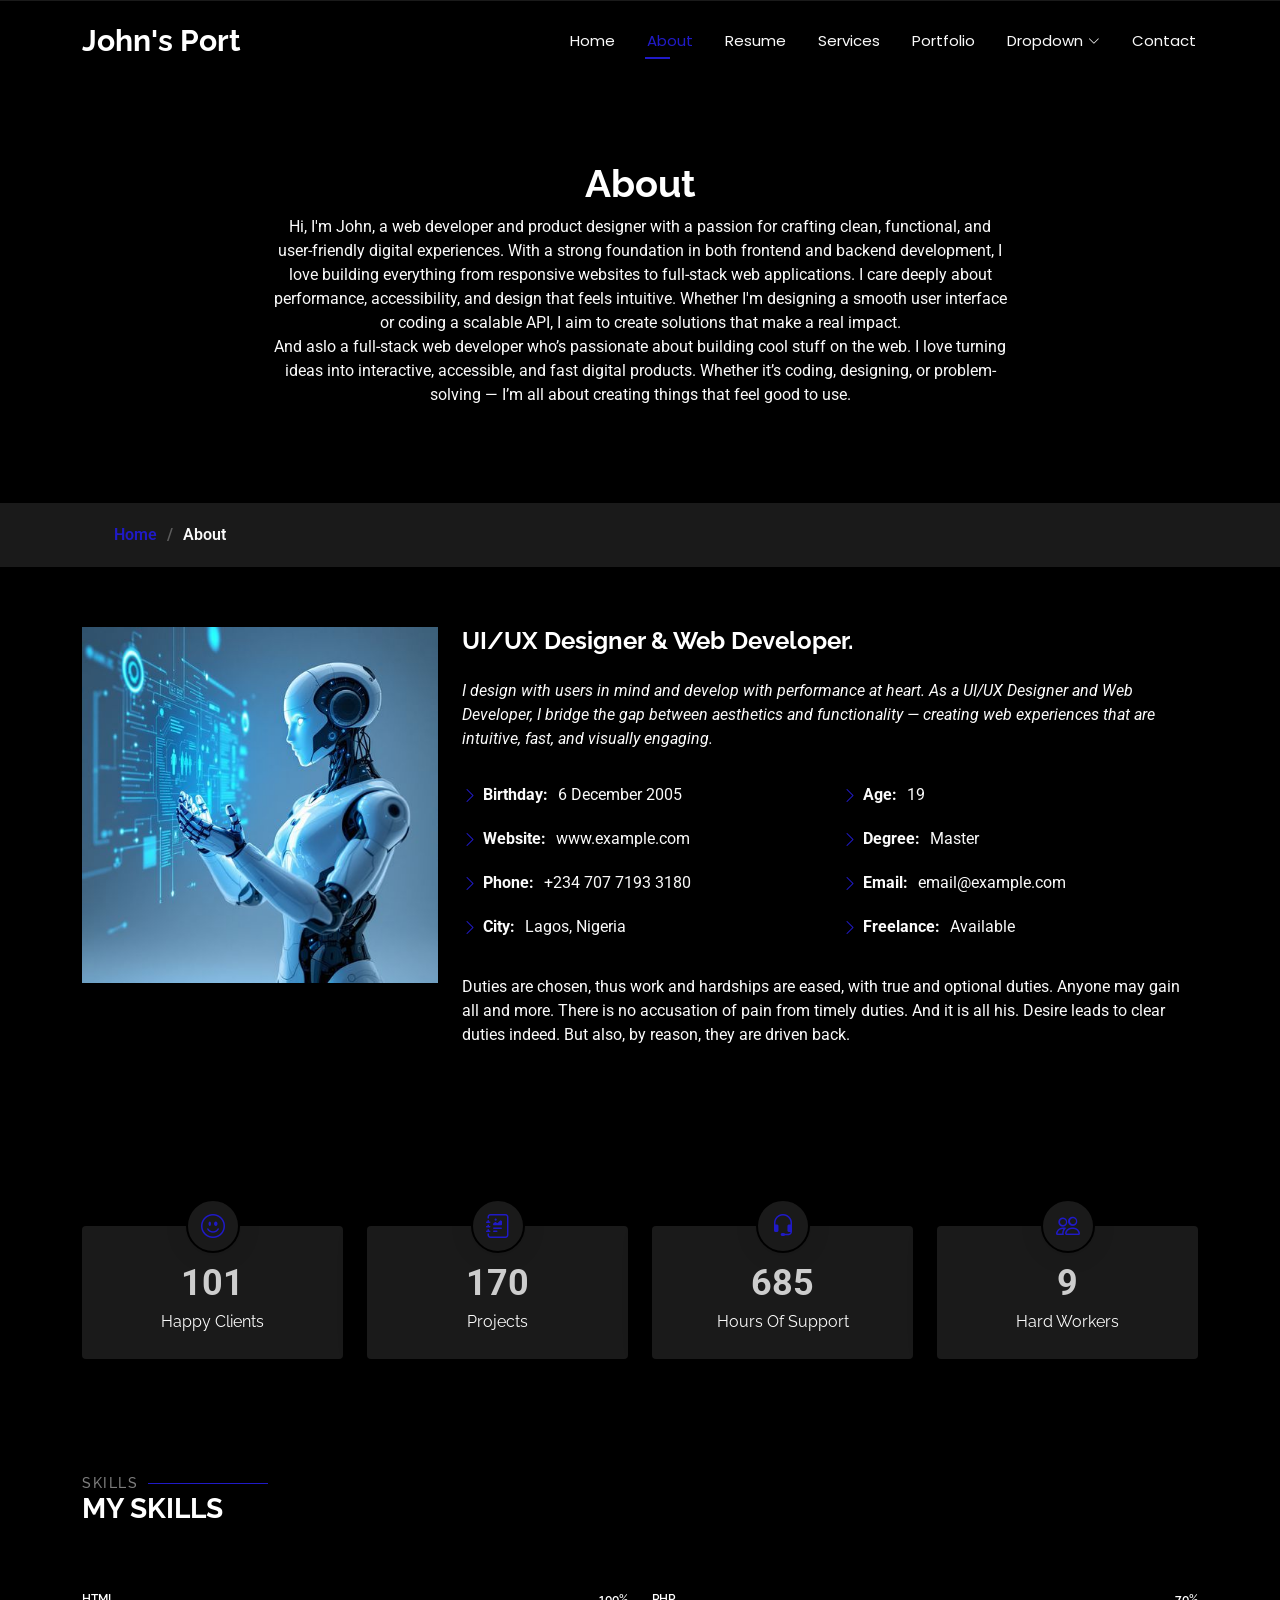
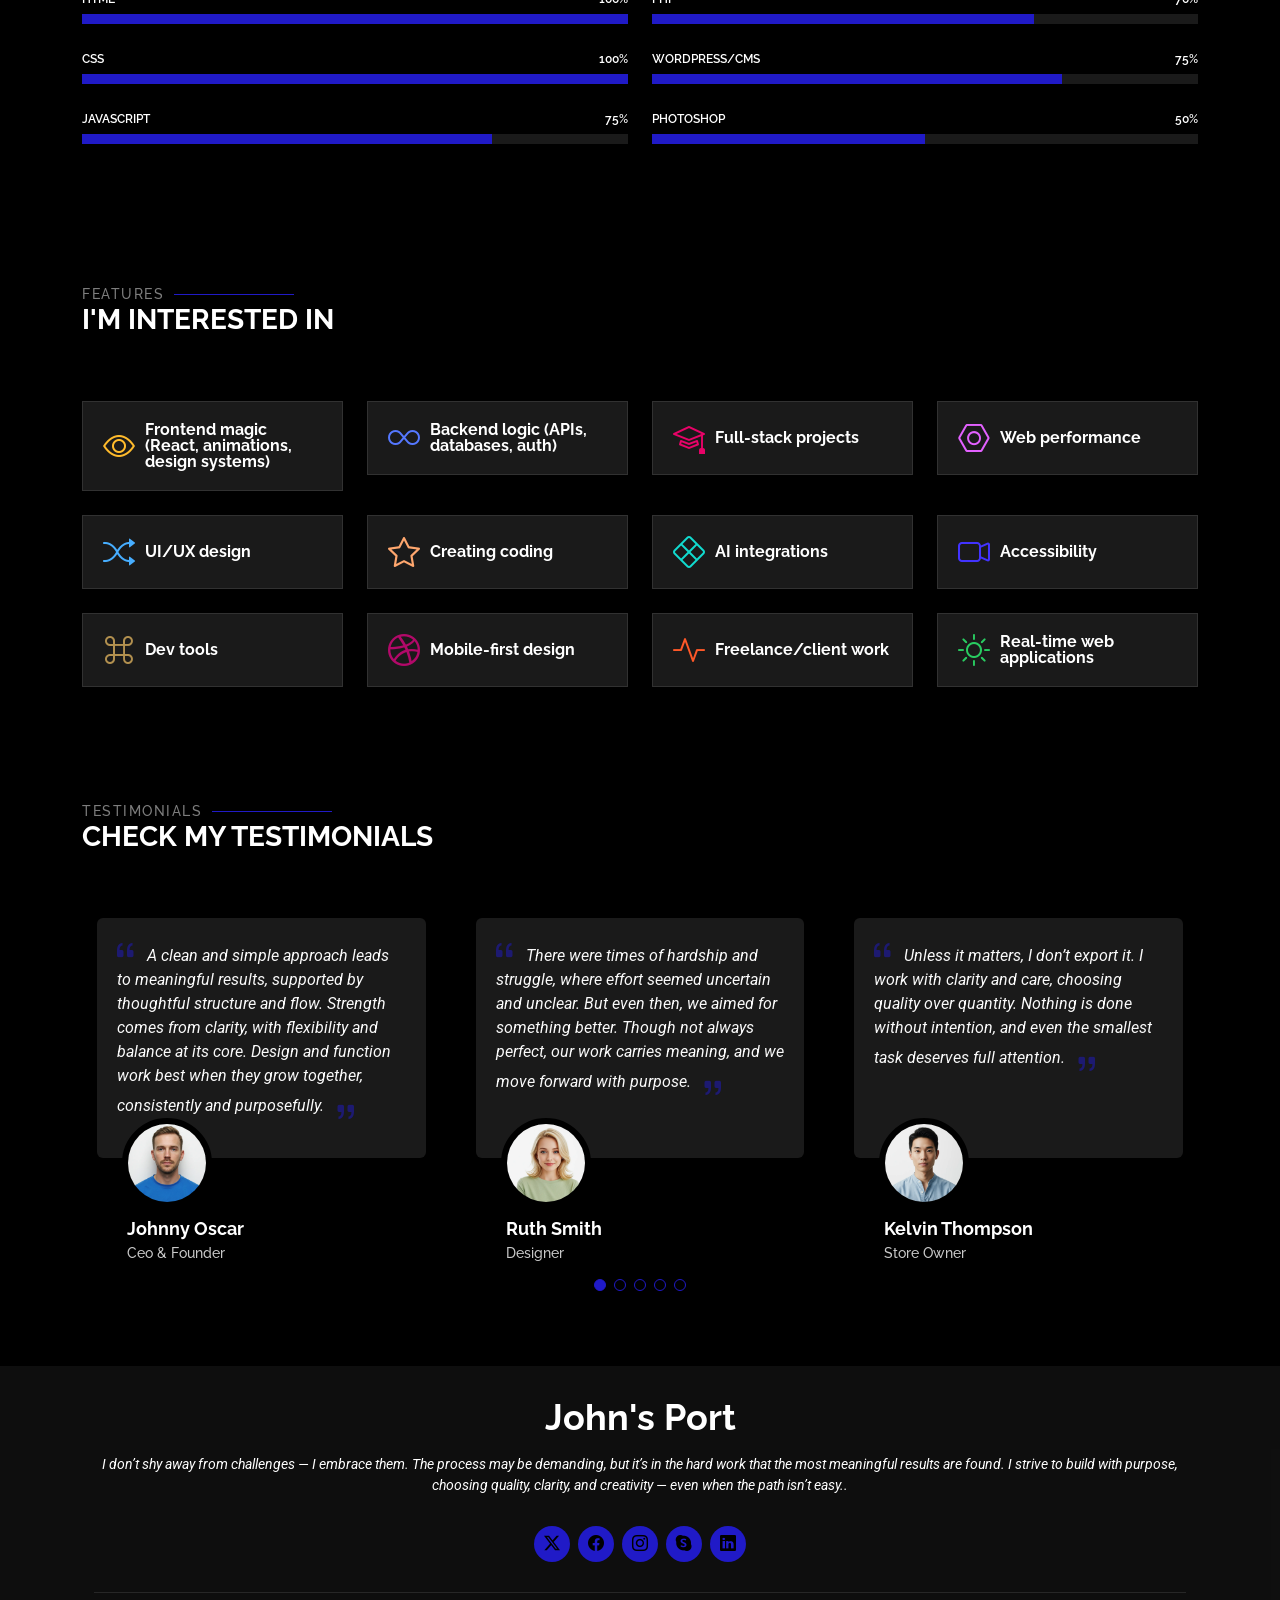
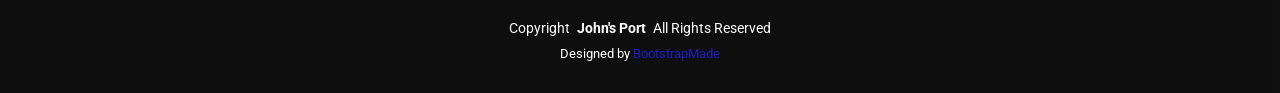
==== about.html @ 8115b09e "first commit" ====
<!DOCTYPE html>
<html lang="en">

<head>
  <meta charset="utf-8">
  <meta content="width=device-width, initial-scale=1.0" name="viewport">
  <title>About - John's Bootstrap Template</title>
  <meta name="description" content="">
  <meta name="keywords" content="">

  <!-- Favicons -->
  <link href="assets/img/favicon.png" rel="icon">
  <link href="assets/img/apple-touch-icon.png" rel="apple-touch-icon">

  <!-- Fonts -->
  <link href="https://fonts.googleapis.com" rel="preconnect">
  <link href="https://fonts.gstatic.com" rel="preconnect" crossorigin>
  <link href="https://fonts.googleapis.com/css2?family=Roboto:ital,wght@0,100;0,300;0,400;0,500;0,700;0,900;1,100;1,300;1,400;1,500;1,700;1,900&family=Poppins:ital,wght@0,100;0,200;0,300;0,400;0,500;0,600;0,700;0,800;0,900;1,100;1,200;1,300;1,400;1,500;1,600;1,700;1,800;1,900&family=Raleway:ital,wght@0,100;0,200;0,300;0,400;0,500;0,600;0,700;0,800;0,900;1,100;1,200;1,300;1,400;1,500;1,600;1,700;1,800;1,900&display=swap" rel="stylesheet">

  <!-- Vendor CSS Files -->
  <link href="assets/vendor/bootstrap/css/bootstrap.min.css" rel="stylesheet">
  <link href="assets/vendor/bootstrap-icons/bootstrap-icons.css" rel="stylesheet">
  <link href="assets/vendor/aos/aos.css" rel="stylesheet">
  <link href="assets/vendor/swiper/swiper-bundle.min.css" rel="stylesheet">
  <link href="assets/vendor/glightbox/css/glightbox.min.css" rel="stylesheet">

  <!-- Main CSS File -->
  <link href="assets/css/main.css" rel="stylesheet">

  <!-- =======================================================
  * Template Name: Personal
  * Template URL: https://bootstrapmade.com/personal-free-resume-bootstrap-template/
  * Updated: Mar 05 2025 with Bootstrap v5.3.3
  * Author: BootstrapMade.com
  * License: https://bootstrapmade.com/license/
  ======================================================== -->
</head>

<body class="about-page">

  <header id="header" class="header d-flex align-items-center fixed-top">
    <div class="container-fluid container-xl position-relative d-flex align-items-center justify-content-between">

      <a href="index.html" class="logo d-flex align-items-center">
        <!-- Uncomment the line below if you also wish to use an image logo -->
        <!-- <img src="assets/img/logo.webp" alt=""> -->
        <h1 class="sitename">John's Port</h1>
      </a>

      <nav id="navmenu" class="navmenu">
        <ul>
          <li><a href="index.html">Home</a></li>
          <li><a href="about.html" class="active">About</a></li>
          <li><a href="resume.html">Resume</a></li>
          <li><a href="services.html">Services</a></li>
          <li><a href="portfolio.html">Portfolio</a></li>
          <li class="dropdown"><a href="#"><span>Dropdown</span> <i class="bi bi-chevron-down toggle-dropdown"></i></a>
            <ul>
              <li><a href="#">Dropdown 1</a></li>
              <li class="dropdown"><a href="#"><span>Deep Dropdown</span> <i class="bi bi-chevron-down toggle-dropdown"></i></a>
                <ul>
                  <li><a href="#">Deep Dropdown 1</a></li>
                  <li><a href="#">Deep Dropdown 2</a></li>
                  <li><a href="#">Deep Dropdown 3</a></li>
                  <li><a href="#">Deep Dropdown 4</a></li>
                  <li><a href="#">Deep Dropdown 5</a></li>
                </ul>
              </li>
              <li><a href="#">Dropdown 2</a></li>
              <li><a href="#">Dropdown 3</a></li>
              <li><a href="#">Dropdown 4</a></li>
            </ul>
          </li>
          <li><a href="contact.html">Contact</a></li>
        </ul>
        <i class="mobile-nav-toggle d-xl-none bi bi-list"></i>
      </nav>

    </div>
  </header>

  <main class="main">

    <!-- Page Title -->
    <div class="page-title" data-aos="fade">
      <div class="heading">
        <div class="container">
          <div class="row d-flex justify-content-center text-center">
            <div class="col-lg-8">
              <h1>About</h1>
              <p class="mb-0">Hi, I'm John, a web developer and product designer with a passion for crafting clean, functional, and user-friendly digital experiences.

                With a strong foundation in both frontend and backend development, I love building everything from responsive websites to full-stack web applications. I care deeply about performance, accessibility, and design that feels intuitive.
                
                Whether I'm designing a smooth user interface or coding a scalable API, I aim to create solutions that make a real impact.
              </p>
              <p>
                And aslo a full-stack web developer who’s passionate about building cool stuff on the web.

                I love turning ideas into interactive, accessible, and fast digital products. Whether it’s coding, designing, or problem-solving — I’m all about creating things that feel good to use.
              </p>
            </div>
          </div>
        </div>
      </div>
      <nav class="breadcrumbs">
        <div class="container">
          <ol>
            <li><a href="index.html">Home</a></li>
            <li class="current">About</li>
          </ol>
        </div>
      </nav>
    </div><!-- End Page Title -->

    <!-- About Section -->
    <section id="about" class="about section">

      <div class="container" data-aos="fade-up" data-aos-delay="100">

        <div class="row gy-4 justify-content-center">
          <div class="col-lg-4">
            <img src="assets/img/About2.jpg" class="img-fluid" alt="">
          </div>
          <div class="col-lg-8 content">
            <h2>UI/UX Designer &amp; Web Developer.</h2>
            <p class="fst-italic py-3">I design with users in mind and develop with performance at heart.
             As a UI/UX Designer and Web Developer, I bridge the gap between aesthetics and functionality — creating web experiences that are intuitive, fast, and visually engaging.</p>
            <div class="row">
              <div class="col-lg-6">
                <ul>
                  <li><i class="bi bi-chevron-right"></i> <strong>Birthday:</strong> <span>6 December 2005</span></li>
                  <li><i class="bi bi-chevron-right"></i> <strong>Website:</strong> <span>www.example.com</span></li>
                  <li><i class="bi bi-chevron-right"></i> <strong>Phone:</strong> <span>+234 707 7193 3180</span></li>
                  <li><i class="bi bi-chevron-right"></i> <strong>City:</strong> <span>Lagos, Nigeria</span></li>
                </ul>
              </div>
              <div class="col-lg-6">
                <ul>
                  <li><i class="bi bi-chevron-right"></i> <strong>Age:</strong> <span>19</span></li>
                  <li><i class="bi bi-chevron-right"></i> <strong>Degree:</strong> <span>Master</span></li>
                  <li><i class="bi bi-chevron-right"></i> <strong>Email:</strong> <span>email@example.com</span></li>
                  <li><i class="bi bi-chevron-right"></i> <strong>Freelance:</strong> <span>Available</span></li>
                </ul>
              </div>
            </div>
            <p class="py-3">
              Duties are chosen, thus work and hardships are eased, with true and optional duties.
             Anyone may gain all and more. There is no accusation of pain from timely duties. And it is all his.
             Desire leads to clear duties indeed. But also, by reason, they are driven back.
            </p>
          </div>
        </div>

      </div>

    </section><!-- /About Section -->

    <!-- Stats Section -->
    <section id="stats" class="stats section">

      <div class="container" data-aos="fade-up" data-aos-delay="100">

        <div class="row gy-4">

          <div class="col-lg-3 col-md-6 d-flex flex-column align-items-center">
            <i class="bi bi-emoji-smile"></i>
            <div class="stats-item">
              <span data-purecounter-start="0" data-purecounter-end="187" data-purecounter-duration="1" class="purecounter"></span>
              <p>Happy Clients</p>
            </div>
          </div><!-- End Stats Item -->

          <div class="col-lg-3 col-md-6 d-flex flex-column align-items-center">
            <i class="bi bi-journal-richtext"></i>
            <div class="stats-item">
              <span data-purecounter-start="0" data-purecounter-end="321" data-purecounter-duration="1" class="purecounter"></span>
              <p>Projects</p>
            </div>
          </div><!-- End Stats Item -->

          <div class="col-lg-3 col-md-6 d-flex flex-column align-items-center">
            <i class="bi bi-headset"></i>
            <div class="stats-item">
              <span data-purecounter-start="0" data-purecounter-end="1293" data-purecounter-duration="1" class="purecounter"></span>
              <p>Hours Of Support</p>
            </div>
          </div><!-- End Stats Item -->

          <div class="col-lg-3 col-md-6 d-flex flex-column align-items-center">
            <i class="bi bi-people"></i>
            <div class="stats-item">
              <span data-purecounter-start="0" data-purecounter-end="17" data-purecounter-duration="1" class="purecounter"></span>
              <p>Hard Workers</p>
            </div>
          </div><!-- End Stats Item -->

        </div>

      </div>

    </section><!-- /Stats Section -->

    <!-- Skills Section -->
    <section id="skills" class="skills section">

      <!-- Section Title -->
      <div class="container section-title" data-aos="fade-up">
        <h2>Skills</h2>
        <div><span>My</span> <span class="description-title">Skills</span></div>
      </div><!-- End Section Title -->

      <div class="container" data-aos="fade-up" data-aos-delay="100">

        <div class="row skills-content skills-animation">

          <div class="col-lg-6">

            <div class="progress">
              <span class="skill"><span>HTML</span> <i class="val">100%</i></span>
              <div class="progress-bar-wrap">
                <div class="progress-bar" role="progressbar" aria-valuenow="100" aria-valuemin="0" aria-valuemax="100"></div>
              </div>
            </div><!-- End Skills Item -->

            <div class="progress">
              <span class="skill"><span>CSS</span> <i class="val">100%</i></span>
              <div class="progress-bar-wrap">
                <div class="progress-bar" role="progressbar" aria-valuenow="100" aria-valuemin="0" aria-valuemax="100"></div>
              </div>
            </div><!-- End Skills Item -->

            <div class="progress">
              <span class="skill"><span>JavaScript</span> <i class="val">75%</i></span>
              <div class="progress-bar-wrap">
                <div class="progress-bar" role="progressbar" aria-valuenow="75" aria-valuemin="0" aria-valuemax="100"></div>
              </div>
            </div><!-- End Skills Item -->

          </div>

          <div class="col-lg-6">

            <div class="progress">
              <span class="skill"><span>PHP</span> <i class="val">70%</i></span>
              <div class="progress-bar-wrap">
                <div class="progress-bar" role="progressbar" aria-valuenow="70" aria-valuemin="0" aria-valuemax="100"></div>
              </div>
            </div><!-- End Skills Item -->

            <div class="progress">
              <span class="skill"><span>WordPress/CMS</span> <i class="val">75%</i></span>
              <div class="progress-bar-wrap">
                <div class="progress-bar" role="progressbar" aria-valuenow="75" aria-valuemin="0" aria-valuemax="100"></div>
              </div>
            </div><!-- End Skills Item -->

            <div class="progress">
              <span class="skill"><span>Photoshop</span> <i class="val">50%</i></span>
              <div class="progress-bar-wrap">
                <div class="progress-bar" role="progressbar" aria-valuenow="50" aria-valuemin="0" aria-valuemax="100"></div>
              </div>
            </div><!-- End Skills Item -->

          </div>

        </div>

      </div>

    </section><!-- /Skills Section -->

    <!-- Interests Section -->
    <section id="interests" class="interests section">

      <!-- Section Title -->
      <div class="container section-title" data-aos="fade-up">
        <h2>Features</h2>
        <div><span>I'm</span> <span class="description-title">interested in</span></div>
      </div><!-- End Section Title -->

      <div class="container">

        <div class="row gy-4">

          <div class="col-lg-3 col-md-4" data-aos="fade-up" data-aos-delay="100">
            <div class="features-item">
              <i class="bi bi-eye" style="color: #ffbb2c;"></i>
              <h3><a href="" class="stretched-link">Frontend magic (React, animations, design systems)</a></h3>
            </div>
          </div><!-- End Feature Item -->

          <div class="col-lg-3 col-md-4" data-aos="fade-up" data-aos-delay="200">
            <div class="features-item">
              <i class="bi bi-infinity" style="color: #5578ff;"></i>
              <h3><a href="" class="stretched-link">Backend logic (APIs, databases, auth)</a></h3>
            </div>
          </div><!-- End Feature Item -->

          <div class="col-lg-3 col-md-4" data-aos="fade-up" data-aos-delay="300">
            <div class="features-item">
              <i class="bi bi-mortarboard" style="color: #e80368;"></i>
              <h3><a href="" class="stretched-link">Full-stack projects</a></h3>
            </div>
          </div><!-- End Feature Item -->

          <div class="col-lg-3 col-md-4" data-aos="fade-up" data-aos-delay="400">
            <div class="features-item">
              <i class="bi bi-nut" style="color: #e361ff;"></i>
              <h3><a href="" class="stretched-link">Web performance</a></h3>
            </div>
          </div><!-- End Feature Item -->

          <div class="col-lg-3 col-md-4" data-aos="fade-up" data-aos-delay="500">
            <div class="features-item">
              <i class="bi bi-shuffle" style="color: #47aeff;"></i>
              <h3><a href="" class="stretched-link">UI/UX design</a></h3>
            </div>
          </div><!-- End Feature Item -->

          <div class="col-lg-3 col-md-4" data-aos="fade-up" data-aos-delay="600">
            <div class="features-item">
              <i class="bi bi-star" style="color: #ffa76e;"></i>
              <h3><a href="" class="stretched-link">Creating coding</a></h3>
            </div>
          </div><!-- End Feature Item -->

          <div class="col-lg-3 col-md-4" data-aos="fade-up" data-aos-delay="700">
            <div class="features-item">
              <i class="bi bi-x-diamond" style="color: #11dbcf;"></i>
              <h3><a href="" class="stretched-link">AI integrations</a></h3>
            </div>
          </div><!-- End Feature Item -->

          <div class="col-lg-3 col-md-4" data-aos="fade-up" data-aos-delay="800">
            <div class="features-item">
              <i class="bi bi-camera-video" style="color: #4233ff;"></i>
              <h3><a href="" class="stretched-link">Accessibility</a></h3>
            </div>
          </div><!-- End Feature Item -->

          <div class="col-lg-3 col-md-4" data-aos="fade-up" data-aos-delay="900">
            <div class="features-item">
              <i class="bi bi-command" style="color: #b2904f;"></i>
              <h3><a href="" class="stretched-link">Dev tools</a></h3>
            </div>
          </div><!-- End Feature Item -->

          <div class="col-lg-3 col-md-4" data-aos="fade-up" data-aos-delay="1000">
            <div class="features-item">
              <i class="bi bi-dribbble" style="color: #b20969;"></i>
              <h3><a href="" class="stretched-link">Mobile-first design</a></h3>
            </div>
          </div><!-- End Feature Item -->

          <div class="col-lg-3 col-md-4" data-aos="fade-up" data-aos-delay="1100">
            <div class="features-item">
              <i class="bi bi-activity" style="color: #ff5828;"></i>
              <h3><a href="" class="stretched-link">Freelance/client work</a></h3>
            </div>
          </div><!-- End Feature Item -->

          <div class="col-lg-3 col-md-4" data-aos="fade-up" data-aos-delay="1200">
            <div class="features-item">
              <i class="bi bi-brightness-high" style="color: #29cc61;"></i>
              <h3><a href="" class="stretched-link">Real-time web applications</a></h3>
            </div>
          </div><!-- End Feature Item -->

        </div>

      </div>

    </section><!-- /Interests Section -->

    <!-- Testimonials Section -->
    <section id="testimonials" class="testimonials section">

      <!-- Section Title -->
      <div class="container section-title" data-aos="fade-up">
        <h2>Testimonials</h2>
        <div><span>Check my</span> <span class="description-title">Testimonials</span></div>
      </div><!-- End Section Title -->

      <div class="container" data-aos="fade-up" data-aos-delay="100">

        <div class="swiper init-swiper" data-speed="600" data-delay="5000">
          <script type="application/json" class="swiper-config">
            {
              "loop": true,
              "speed": 600,
              "autoplay": {
                "delay": 5000
              },
              "slidesPerView": "auto",
              "pagination": {
                "el": ".swiper-pagination",
                "type": "bullets",
                "clickable": true
              },
              "breakpoints": {
                "320": {
                  "slidesPerView": 1,
                  "spaceBetween": 40
                },
                "1200": {
                  "slidesPerView": 3,
                  "spaceBetween": 20
                }
              }
            }
          </script>
          <div class="swiper-wrapper">

            <div class="swiper-slide">
              <div class="testimonial-item" "="">
            <p>
              <i class=" bi bi-quote quote-icon-left"></i>
                <span>A clean and simple approach leads to meaningful results, supported by thoughtful structure and flow.
                  Strength comes from clarity, with flexibility and balance at its core.
                  Design and function work best when they grow together, consistently and purposefully.</span>
                <i class="bi bi-quote quote-icon-right"></i>
                </p>
                <img src="assets/img/person/person-m-9.webp" class="testimonial-img" alt="">
                <h3>Johnny Oscar</h3>
                <h4>Ceo &amp; Founder</h4>
              </div>
            </div><!-- End testimonial item -->

            <div class="swiper-slide">
              <div class="testimonial-item">
                <p>
                  <i class="bi bi-quote quote-icon-left"></i>
                  <span>There were times of hardship and struggle, where effort seemed uncertain and unclear.
                    But even then, we aimed for something better.
                    Though not always perfect, our work carries meaning, and we move forward with purpose.</span>
                  <i class="bi bi-quote quote-icon-right"></i>
                </p>
                <img src="assets/img/person/person-f-12.webp" class="testimonial-img" alt="">
                <h3>Ruth Smith</h3>
                <h4>Designer</h4>
              </div>
            </div><!-- End testimonial item -->

            <div class="swiper-slide">
              <div class="testimonial-item">
                <p>
                  <i class="bi bi-quote quote-icon-left"></i>
                  <span>Unless it matters, I don’t export it. I work with clarity and care, choosing quality over quantity.
                    Nothing is done without intention, and even the smallest task deserves full attention.</span>
                  <i class="bi bi-quote quote-icon-right"></i>
                </p>
                <img src="assets/img/person/person-m-13.webp" class="testimonial-img" alt="">
                <h3>Kelvin Thompson</h3>
                <h4>Store Owner</h4>
              </div>
            </div><!-- End testimonial item -->

            <div class="swiper-slide">
              <div class="testimonial-item">
                <p>
                  <i class="bi bi-quote quote-icon-left"></i>
                  <span>I avoided what didn’t matter — focusing instead on meaningful work, even if minimal.
                    Pain is part of the process, but purpose brings light.
                    The goal is always to create with care and deliver with intention.</span>
                  <i class="bi bi-quote quote-icon-right"></i>
                </p>
                <img src="assets/img/person/person-f-5.webp" class="testimonial-img" alt="">
                <h3>Zara Lucas</h3>
                <h4>Freelancer</h4>
              </div>
            </div><!-- End testimonial item -->

            <div class="swiper-slide">
              <div class="testimonial-item">
                <p>
                  <i class="bi bi-quote quote-icon-left"></i>
                  <span>Some things are worth doing, and others are best left behind.
                    I focus on what truly matters — working with intention, avoiding distraction, and always aiming to improve.
                    Even small efforts, when guided by purpose, can lead to lasting results.</span>
                  <i class="bi bi-quote quote-icon-right"></i>
                </p>
                <img src="assets/img/person/person-m-12.webp" class="testimonial-img" alt="">
                <h3>John Andrew</h3>
                <h4>Entrepreneur</h4>
              </div>
            </div><!-- End testimonial item -->

          </div>
          <div class="swiper-pagination"></div>
        </div>

      </div>

    </section><!-- /Testimonials Section -->

  </main>

  <footer id="footer" class="footer dark-background">
    <div class="container">
      <h3 class="sitename">John's Port</h3>
      <p>I don’t shy away from challenges — I embrace them.
        The process may be demanding, but it’s in the hard work that the most meaningful results are found.
        I strive to build with purpose, choosing quality, clarity, and creativity — even when the path isn’t easy..</p>
      <div class="social-links d-flex justify-content-center">
        <a href=""><i class="bi bi-twitter-x"></i></a>
        <a href=""><i class="bi bi-facebook"></i></a>
        <a href=""><i class="bi bi-instagram"></i></a>
        <a href=""><i class="bi bi-skype"></i></a>
        <a href=""><i class="bi bi-linkedin"></i></a>
      </div>
      <div class="container">
        <div class="copyright">
          <span>Copyright</span> <strong class="px-1 sitename">John's Port</strong> <span>All Rights Reserved</span>
        </div>
        <div class="credits">
          <!-- All the links in the footer should remain intact. -->
          <!-- You can delete the links only if you've purchased the pro version. -->
          <!-- Licensing information: https://bootstrapmade.com/license/ -->
          <!-- Purchase the pro version with working PHP/AJAX contact form: [buy-url] -->
          Designed by <a href="https://bootstrapmade.com/">BootstrapMade</a>
        </div>
      </div>
    </div>
  </footer>

  <!-- Scroll Top -->
  <a href="#" id="scroll-top" class="scroll-top d-flex align-items-center justify-content-center"><i class="bi bi-arrow-up-short"></i></a>

  <!-- Preloader -->
  <div id="preloader"></div>

  <!-- Vendor JS Files -->
  <script src="assets/vendor/bootstrap/js/bootstrap.bundle.min.js"></script>
  <script src="assets/vendor/php-email-form/validate.js"></script>
  <script src="assets/vendor/aos/aos.js"></script>
  <script src="assets/vendor/typed.js/typed.umd.js"></script>
  <script src="assets/vendor/purecounter/purecounter_vanilla.js"></script>
  <script src="assets/vendor/waypoints/noframework.waypoints.js"></script>
  <script src="assets/vendor/swiper/swiper-bundle.min.js"></script>
  <script src="assets/vendor/glightbox/js/glightbox.min.js"></script>
  <script src="assets/vendor/imagesloaded/imagesloaded.pkgd.min.js"></script>
  <script src="assets/vendor/isotope-layout/isotope.pkgd.min.js"></script>

  <!-- Main JS File -->
  <script src="assets/js/main.js"></script>

</body>

</html>
---- assets/css/main.css ----
/**
* Template Name: Personal
* Template URL: https://bootstrapmade.com/personal-free-resume-bootstrap-template/
* Updated: Mar 05 2025 with Bootstrap v5.3.3
* Author: BootstrapMade.com
* License: https://bootstrapmade.com/license/
*/

/*--------------------------------------------------------------
# Font & Color Variables
# Help: https://bootstrapmade.com/color-system/
--------------------------------------------------------------*/
/* Fonts */
:root {
  --default-font: "Roboto",  system-ui, -apple-system, "Segoe UI", Roboto, "Helvetica Neue", Arial, "Noto Sans", "Liberation Sans", sans-serif, "Apple Color Emoji", "Segoe UI Emoji", "Segoe UI Symbol", "Noto Color Emoji";
  --heading-font: "Raleway",  sans-serif;
  --nav-font: "Poppins",  sans-serif;
}

/* Global Colors - The following color variables are used throughout the website. Updating them here will change the color scheme of the entire website */
:root { 
  --background-color: #000000; /* Background color for the entire website, including individual sections */
  --default-color: #fafafa; /* Default color used for the majority of the text content across the entire website */
  --heading-color: #ffffff; /* Color for headings, subheadings and title throughout the website */
  --accent-color: #201ac7; /* Accent color that represents your brand on the website. It's used for buttons, links, and other elements that need to stand out */
  --surface-color: #1a1a1a; /* The surface color is used as a background of boxed elements within sections, such as cards, icon boxes, or other elements that require a visual separation from the global background. */
  --contrast-color: #000000; /* Contrast color for text, ensuring readability against backgrounds of accent, heading, or default colors. */
}

/* Nav Menu Colors - The following color variables are used specifically for the navigation menu. They are separate from the global colors to allow for more customization options */
:root {
  --nav-color: #fafafa;  /* The default color of the main navmenu links */
  --nav-hover-color: #201ac7; /* Applied to main navmenu links when they are hovered over or active */
  --nav-mobile-background-color: #1a1a1a; /* Used as the background color for mobile navigation menu */
  --nav-dropdown-background-color: #1a1a1a; /* Used as the background color for dropdown items that appear when hovering over primary navigation items */
  --nav-dropdown-color: #fafafa; /* Used for navigation links of the dropdown items in the navigation menu. */
  --nav-dropdown-hover-color: #201ac7; /* Similar to --nav-hover-color, this color is applied to dropdown navigation links when they are hovered over. */
}

/* Color Presets - These classes override global colors when applied to any section or element, providing reuse of the sam color scheme. */

.light-background {
  --background-color: #1a1a1a;
  --surface-color: #343434;
}

.dark-background {
  --background-color: rgba(15, 15, 15, 0.975);
  --default-color: #ffffff;
  --heading-color: #ffffff;
  --surface-color: #292929f9;
  --contrast-color: #000000;
}

/* Smooth scroll */
:root {
  scroll-behavior: smooth;
}

/*--------------------------------------------------------------
# General Styling & Shared Classes
--------------------------------------------------------------*/
body {
  color: var(--default-color);
  background-color: var(--background-color);
  font-family: var(--default-font);
}

a {
  color: var(--accent-color);
  text-decoration: none;
  transition: 0.3s;
}

a:hover {
  color: color-mix(in srgb, var(--accent-color), transparent 25%);
  text-decoration: none;
}

h1,
h2,
h3,
h4,
h5,
h6 {
  color: var(--heading-color);
  font-family: var(--heading-font);
}

/* PHP Email Form Messages
------------------------------*/
.php-email-form .error-message {
  display: none;
  background: #df1529;
  color: #ffffff;
  text-align: left;
  padding: 15px;
  margin-bottom: 24px;
  font-weight: 600;
}

.php-email-form .sent-message {
  display: none;
  color: #ffffff;
  background: #059652;
  text-align: center;
  padding: 15px;
  margin-bottom: 24px;
  font-weight: 600;
}

.php-email-form .loading {
  display: none;
  background: var(--surface-color);
  text-align: center;
  padding: 15px;
  margin-bottom: 24px;
}

.php-email-form .loading:before {
  content: "";
  display: inline-block;
  border-radius: 50%;
  width: 24px;
  height: 24px;
  margin: 0 10px -6px 0;
  border: 3px solid var(--accent-color);
  border-top-color: var(--surface-color);
  animation: php-email-form-loading 1s linear infinite;
}

@keyframes php-email-form-loading {
  0% {
    transform: rotate(0deg);
  }

  100% {
    transform: rotate(360deg);
  }
}

/*--------------------------------------------------------------
# Global Header
--------------------------------------------------------------*/
.header {
  --background-color: rgba(0, 0, 0, 0);
  color: var(--default-color);
  background-color: var(--background-color);
  padding: 15px 0;
  transition: all 0.5s;
  z-index: 997;
}

.header .logo {
  line-height: 1;
}

.header .logo img {
  max-height: 32px;
  margin-right: 8px;
}

.header .logo h1 {
  font-size: 30px;
  margin: 0;
  font-weight: 700;
  color: var(--heading-color);
}

.scrolled .header {
  box-shadow: 0px 0 18px rgba(0, 0, 0, 0.1);
}

/* Global Header on Scroll
------------------------------*/
.scrolled .header {
  --background-color: rgba(0, 0, 0, 0.8);
}

/*--------------------------------------------------------------
# Navigation Menu
--------------------------------------------------------------*/
/* Desktop Navigation */
@media (min-width: 1200px) {
  .navmenu {
    padding: 0;
  }

  .navmenu ul {
    margin: 0;
    padding: 0;
    display: flex;
    list-style: none;
    align-items: center;
  }

  .navmenu li {
    position: relative;
  }

  .navmenu>ul>li {
    white-space: nowrap;
    padding: 15px 14px;
  }

  .navmenu>ul>li:last-child {
    padding-right: 0;
  }

  .navmenu a,
  .navmenu a:focus {
    color: var(--nav-color);
    font-size: 15px;
    padding: 0 2px;
    font-family: var(--nav-font);
    font-weight: 400;
    display: flex;
    align-items: center;
    justify-content: space-between;
    white-space: nowrap;
    transition: 0.3s;
    position: relative;
  }

  .navmenu a i,
  .navmenu a:focus i {
    font-size: 12px;
    line-height: 0;
    margin-left: 5px;
    transition: 0.3s;
  }

  .navmenu>ul>li>a:before {
    content: "";
    position: absolute;
    height: 2px;
    bottom: -6px;
    left: 0;
    background-color: var(--nav-hover-color);
    visibility: hidden;
    width: 0px;
    transition: all 0.3s ease-in-out 0s;
  }

  .navmenu a:hover:before,
  .navmenu li:hover>a:before,
  .navmenu .active:before {
    visibility: visible;
    width: 25px;
  }

  .navmenu li:hover>a,
  .navmenu .active,
  .navmenu .active:focus {
    color: var(--nav-hover-color);
  }

  .navmenu .dropdown ul {
    margin: 0;
    padding: 10px 0;
    background: var(--nav-dropdown-background-color);
    display: block;
    position: absolute;
    visibility: hidden;
    left: 14px;
    top: 130%;
    opacity: 0;
    transition: 0.3s;
    border-radius: 4px;
    z-index: 99;
    box-shadow: 0px 0px 30px rgba(0, 0, 0, 0.1);
  }

  .navmenu .dropdown ul li {
    min-width: 200px;
  }

  .navmenu .dropdown ul a {
    padding: 10px 20px;
    font-size: 15px;
    text-transform: none;
    color: var(--nav-dropdown-color);
  }

  .navmenu .dropdown ul a i {
    font-size: 12px;
  }

  .navmenu .dropdown ul a:hover,
  .navmenu .dropdown ul .active:hover,
  .navmenu .dropdown ul li:hover>a {
    color: var(--nav-dropdown-hover-color);
  }

  .navmenu .dropdown:hover>ul {
    opacity: 1;
    top: 100%;
    visibility: visible;
  }

  .navmenu .dropdown .dropdown ul {
    top: 0;
    left: -90%;
    visibility: hidden;
  }

  .navmenu .dropdown .dropdown:hover>ul {
    opacity: 1;
    top: 0;
    left: -100%;
    visibility: visible;
  }
}

/* Mobile Navigation */
@media (max-width: 1199px) {
  .mobile-nav-toggle {
    color: var(--nav-color);
    font-size: 28px;
    line-height: 0;
    margin-right: 10px;
    cursor: pointer;
    transition: color 0.3s;
  }

  .navmenu {
    padding: 0;
    z-index: 9997;
  }

  .navmenu ul {
    display: none;
    list-style: none;
    position: absolute;
    inset: 60px 20px 20px 20px;
    padding: 10px 0;
    margin: 0;
    border-radius: 6px;
    background-color: var(--nav-mobile-background-color);
    border: 1px solid color-mix(in srgb, var(--default-color), transparent 90%);
    box-shadow: none;
    overflow-y: auto;
    transition: 0.3s;
    z-index: 9998;
  }

  .navmenu a,
  .navmenu a:focus {
    color: var(--nav-dropdown-color);
    padding: 10px 20px;
    font-family: var(--nav-font);
    font-size: 17px;
    font-weight: 500;
    display: flex;
    align-items: center;
    justify-content: space-between;
    white-space: nowrap;
    transition: 0.3s;
  }

  .navmenu a i,
  .navmenu a:focus i {
    font-size: 12px;
    line-height: 0;
    margin-left: 5px;
    width: 30px;
    height: 30px;
    display: flex;
    align-items: center;
    justify-content: center;
    border-radius: 50%;
    transition: 0.3s;
    background-color: color-mix(in srgb, var(--accent-color), transparent 90%);
  }

  .navmenu a i:hover,
  .navmenu a:focus i:hover {
    background-color: var(--accent-color);
    color: var(--contrast-color);
  }

  .navmenu a:hover,
  .navmenu .active,
  .navmenu .active:focus {
    color: var(--nav-dropdown-hover-color);
  }

  .navmenu .active i,
  .navmenu .active:focus i {
    background-color: var(--accent-color);
    color: var(--contrast-color);
    transform: rotate(180deg);
  }

  .navmenu .dropdown ul {
    position: static;
    display: none;
    z-index: 99;
    padding: 10px 0;
    margin: 10px 20px;
    background-color: var(--nav-dropdown-background-color);
    transition: all 0.5s ease-in-out;
  }

  .navmenu .dropdown ul ul {
    background-color: rgba(33, 37, 41, 0.1);
  }

  .navmenu .dropdown>.dropdown-active {
    display: block;
    background-color: rgba(33, 37, 41, 0.03);
  }

  .mobile-nav-active {
    overflow: hidden;
  }

  .mobile-nav-active .mobile-nav-toggle {
    color: #fff;
    position: absolute;
    font-size: 32px;
    top: 15px;
    right: 15px;
    margin-right: 0;
    z-index: 9999;
  }

  .mobile-nav-active .navmenu {
    position: fixed;
    overflow: hidden;
    inset: 0;
    background: rgba(33, 37, 41, 0.8);
    transition: 0.3s;
  }

  .mobile-nav-active .navmenu>ul {
    display: block;
  }
}

/*--------------------------------------------------------------
# Global Footer
--------------------------------------------------------------*/
.footer {
  color: var(--default-color);
  background-color: var(--background-color);
  font-size: 14px;
  text-align: center;
  padding: 30px 0;
  position: relative;
}

.footer h3 {
  font-size: 36px;
  font-weight: 700;
  position: relative;
  padding: 0;
  margin: 0 0 15px 0;
}

.footer p {
  font-size: 15;
  font-style: italic;
  padding: 0;
  margin: 0 0 30px 0;
}

.footer .social-links {
  margin: 0 0 30px 0;
}

.footer .social-links a {
  font-size: 16px;
  display: flex;
  align-items: center;
  justify-content: center;
  background: var(--accent-color);
  color: var(--contrast-color);
  line-height: 1;
  margin: 0 4px;
  border-radius: 50%;
  text-align: center;
  width: 36px;
  height: 36px;
  transition: 0.3s;
}

.footer .social-links a:hover {
  background: color-mix(in srgb, var(--accent-color), transparent 20%);
  text-decoration: none;
}

.footer .copyright {
  padding-top: 25px;
  border-top: 1px solid color-mix(in srgb, var(--default-color), transparent 90%);
}

.footer .credits {
  font-size: 13px;
  padding-top: 5px;
}

/*--------------------------------------------------------------
# Preloader
--------------------------------------------------------------*/
#preloader {
  position: fixed;
  inset: 0;
  z-index: 999999;
  overflow: hidden;
  background: var(--background-color);
  transition: all 0.6s ease-out;
}

#preloader:before {
  content: "";
  position: fixed;
  top: calc(50% - 30px);
  left: calc(50% - 30px);
  border: 6px solid #ffffff;
  border-color: var(--accent-color) transparent var(--accent-color) transparent;
  border-radius: 50%;
  width: 60px;
  height: 60px;
  animation: animate-preloader 1.5s linear infinite;
}

@keyframes animate-preloader {
  0% {
    transform: rotate(0deg);
  }

  100% {
    transform: rotate(360deg);
  }
}

/*--------------------------------------------------------------
# Scroll Top Button
--------------------------------------------------------------*/
.scroll-top {
  position: fixed;
  visibility: hidden;
  opacity: 0;
  right: 15px;
  bottom: -15px;
  z-index: 99999;
  background-color: var(--accent-color);
  width: 44px;
  height: 44px;
  border-radius: 50px;
  transition: all 0.4s;
}

.scroll-top i {
  font-size: 24px;
  color: var(--contrast-color);
  line-height: 0;
}

.scroll-top:hover {
  background-color: color-mix(in srgb, var(--accent-color), transparent 20%);
  color: var(--contrast-color);
}

.scroll-top.active {
  visibility: visible;
  opacity: 1;
  bottom: 15px;
}

/*--------------------------------------------------------------
# Disable aos animation delay on mobile devices
--------------------------------------------------------------*/
@media screen and (max-width: 768px) {
  [data-aos-delay] {
    transition-delay: 0 !important;
  }
}

/*--------------------------------------------------------------
# Global Page Titles & Breadcrumbs
--------------------------------------------------------------*/
.page-title {
  color: var(--default-color);
  background-color: var(--background-color);
  position: relative;
}

.page-title .heading {
  padding: 160px 0 80px 0;
  border-top: 1px solid color-mix(in srgb, var(--default-color), transparent 90%);
}

.page-title .heading h1 {
  font-size: 38px;
  font-weight: 700;
}

.page-title nav {
  background-color: color-mix(in srgb, var(--default-color), transparent 90%);
  padding: 20px 0;
}

.page-title nav ol {
  display: flex;
  flex-wrap: wrap;
  list-style: none;
  margin: 0;
  font-size: 16px;
  font-weight: 600;
}

.page-title nav ol li+li {
  padding-left: 10px;
}

.page-title nav ol li+li::before {
  content: "/";
  display: inline-block;
  padding-right: 10px;
  color: color-mix(in srgb, var(--default-color), transparent 70%);
}

/*--------------------------------------------------------------
# Global Sections
--------------------------------------------------------------*/
section,
.section {
  color: var(--default-color);
  background-color: var(--background-color);
  padding: 60px 0;
  scroll-margin-top: 100px;
  overflow: clip;
}

@media (max-width: 1199px) {

  section,
  .section {
    scroll-margin-top: 66px;
  }
}

/*--------------------------------------------------------------
# Global Section Titles
--------------------------------------------------------------*/
.section-title {
  padding-bottom: 60px;
  position: relative;
}

.section-title h2 {
  font-size: 14px;
  font-weight: 500;
  padding: 0;
  line-height: 1px;
  margin: 0;
  letter-spacing: 1.5px;
  text-transform: uppercase;
  color: color-mix(in srgb, var(--default-color), transparent 50%);
  position: relative;
}

.section-title h2::after {
  content: "";
  width: 120px;
  height: 1px;
  display: inline-block;
  background: var(--accent-color);
  margin: 4px 10px;
}

.section-title div {
  color: var(--heading-color);
  margin: 0;
  margin: 0;
  font-size: 28px;
  font-weight: 700;
  text-transform: uppercase;
  font-family: var(--heading-font);
}

/*--------------------------------------------------------------
# Hero Section
--------------------------------------------------------------*/
.hero {
  width: 100%;
  min-height: 100vh;
  position: relative;
  padding: 80px 0;
  display: flex;
  align-items: center;
  justify-content: center;
}

.hero img {
  position: absolute;
  inset: 0;
  display: block;
  width: 100%;
  height: 100%;
  object-fit: cover;
  z-index: 1;
}

.hero .container {
  position: relative;
  z-index: 3;
}

.hero h2 {
  margin: 0;
  font-size: 64px;
  font-weight: 700;
}

.hero p {
  margin: 5px 0 0 0;
  font-size: 26px;
}

.hero p span {
  letter-spacing: 1px;
  border-bottom: 2px solid var(--accent-color);
}

.hero .social-links {
  margin-top: 25px;
}

.hero .social-links a {
  background-color: color-mix(in srgb, var(--default-color), transparent 90%);
  color: var(--default-color);
  font-size: 14px;
  width: 40px;
  height: 40px;
  border-radius: 50px;
  display: inline-flex;
  align-items: center;
  justify-content: center;
  margin-right: 20px;
  transition: 0.3s;
}

.hero .social-links a:hover {
  background-color: var(--accent-color);
}

@media (max-width: 768px) {
  .hero h2 {
    font-size: 32px;
  }

  .hero p {
    font-size: 20px;
  }
}

/*--------------------------------------------------------------
# About Section
--------------------------------------------------------------*/
.about .content h2 {
  font-weight: 700;
  font-size: 24px;
}

.about .content ul {
  list-style: none;
  padding: 0;
}

.about .content ul li {
  margin-bottom: 20px;
  display: flex;
  align-items: center;
}

.about .content ul strong {
  margin-right: 10px;
}

.about .content ul i {
  font-size: 16px;
  margin-right: 5px;
  color: var(--accent-color);
  line-height: 0;
}

/*--------------------------------------------------------------
# Stats Section
--------------------------------------------------------------*/
.stats i {
  background-color: var(--surface-color);
  color: var(--accent-color);
  box-shadow: 0px 2px 25px rgba(0, 0, 0, 0.1);
  width: 54px;
  height: 54px;
  font-size: 24px;
  border-radius: 50px;
  border: 2px solid var(--background-color);
  display: inline-flex;
  align-items: center;
  justify-content: center;
  position: relative;
  z-index: 1;
}

.stats .stats-item {
  background-color: var(--surface-color);
  margin-top: -27px;
  padding: 30px 30px 25px 30px;
  width: 100%;
  position: relative;
  text-align: center;
  box-shadow: 0px 2px 35px rgba(0, 0, 0, 0.1);
  border-radius: 4px;
  z-index: 0;
}

.stats .stats-item span {
  font-size: 36px;
  display: block;
  font-weight: 700;
  color: color-mix(in srgb, var(--default-color), transparent 20%);
}

.stats .stats-item p {
  padding: 0;
  margin: 0;
  font-family: var(--heading-font);
  font-size: 16px;
}

/*--------------------------------------------------------------
# Skills Section
--------------------------------------------------------------*/
.skills .progress {
  height: 60px;
  display: block;
  background: none;
  border-radius: 0;
}

.skills .progress .skill {
  color: var(--heading-color);
  padding: 0;
  margin: 0 0 6px 0;
  text-transform: uppercase;
  display: block;
  font-weight: 600;
  font-family: var(--heading-font);
}

.skills .progress .skill .val {
  float: right;
  font-style: normal;
}

.skills .progress-bar-wrap {
  background: color-mix(in srgb, var(--default-color), transparent 90%);
  height: 10px;
}

.skills .progress-bar {
  width: 1px;
  height: 10px;
  transition: 0.9s;
  background-color: var(--accent-color);
}

/*--------------------------------------------------------------
# Interests Section
--------------------------------------------------------------*/
.interests .features-item {
  background-color: var(--surface-color);
  display: flex;
  align-items: center;
  padding: 20px;
  transition: 0.3s;
  border: 1px solid color-mix(in srgb, var(--default-color), transparent 90%);
  position: relative;
}

.interests .features-item i {
  font-size: 32px;
  padding-right: 10px;
  line-height: 0;
}

.interests .features-item h3 {
  font-weight: 700;
  margin: 0;
  padding: 0;
  line-height: 1;
  font-size: 16px;
}

.interests .features-item h3 a {
  color: var(--heading-color);
  transition: 0.3s;
}

.interests .features-item:hover {
  border-color: var(--accent-color);
}

.interests .features-item:hover h3 a {
  color: var(--accent-color);
}

/*--------------------------------------------------------------
# Testimonials Section
--------------------------------------------------------------*/
.testimonials .testimonials-carousel,
.testimonials .testimonials-slider {
  overflow: hidden;
}

.testimonials .testimonial-item {
  box-sizing: content-box;
  min-height: 320px;
}

.testimonials .testimonial-item .testimonial-img {
  width: 90px;
  border-radius: 50%;
  margin: -40px 0 0 40px;
  position: relative;
  z-index: 2;
  border: 6px solid var(--background-color);
}

.testimonials .testimonial-item h3 {
  font-size: 18px;
  font-weight: bold;
  margin: 10px 0 5px 45px;
}

.testimonials .testimonial-item h4 {
  font-size: 14px;
  color: color-mix(in srgb, var(--default-color), transparent 20%);
  margin: 0 0 0 45px;
}

.testimonials .testimonial-item .quote-icon-left,
.testimonials .testimonial-item .quote-icon-right {
  color: color-mix(in srgb, var(--accent-color), transparent 50%);
  font-size: 26px;
  line-height: 0;
}

.testimonials .testimonial-item .quote-icon-left {
  display: inline-block;
  left: -5px;
  position: relative;
}

.testimonials .testimonial-item .quote-icon-right {
  display: inline-block;
  right: -5px;
  position: relative;
  top: 10px;
  transform: scale(-1, -1);
}

.testimonials .testimonial-item p {
  font-style: italic;
  margin: 0 15px 0 15px;
  padding: 20px 20px 60px 20px;
  background: var(--surface-color);
  border-radius: 6px;
  position: relative;
  z-index: 1;
  height: 240px;
  overflow: hidden;
}

.testimonials .swiper-wrapper {
  height: auto;
}

.testimonials .swiper-pagination {
  margin-top: 20px;
  position: relative;
}

.testimonials .swiper-pagination .swiper-pagination-bullet {
  width: 12px;
  height: 12px;
  background-color: var(--background-color);
  opacity: 1;
  border: 1px solid var(--accent-color);
}

.testimonials .swiper-pagination .swiper-pagination-bullet-active {
  background-color: var(--accent-color);
}

/*--------------------------------------------------------------
# Resume Section
--------------------------------------------------------------*/
.resume .resume-title {
  color: var(--heading-color);
  font-size: 26px;
  font-weight: 700;
  margin-top: 20px;
  margin-bottom: 20px;
}

.resume .resume-item {
  padding: 0 0 20px 20px;
  margin-top: -2px;
  border-left: 2px solid var(--accent-color);
  position: relative;
}

.resume .resume-item h4 {
  line-height: 18px;
  font-size: 18px;
  font-weight: 600;
  text-transform: uppercase;
  color: color-mix(in srgb, var(--default-color), transparent 20%);
  margin-bottom: 10px;
}

.resume .resume-item h5 {
  font-size: 16px;
  padding: 5px 15px;
  display: inline-block;
  font-weight: 600;
  margin-bottom: 10px;
}

.resume .resume-item ul {
  padding-left: 20px;
}

.resume .resume-item ul li {
  padding-bottom: 10px;
}

.resume .resume-item:last-child {
  padding-bottom: 0;
}

.resume .resume-item::before {
  content: "";
  position: absolute;
  width: 16px;
  height: 16px;
  border-radius: 50px;
  left: -9px;
  top: 0;
  background: var(--background-color);
  border: 2px solid var(--accent-color);
}

/*--------------------------------------------------------------
# Services Section
--------------------------------------------------------------*/
.services .service-item {
  background-color: var(--surface-color);
  text-align: center;
  padding: 80px 20px;
  transition: all ease-in-out 0.3s;
  height: 100%;
}

.services .service-item .icon {
  margin: 0 auto;
  width: 64px;
  height: 64px;
  background: var(--accent-color);
  border-radius: 4px;
  display: flex;
  align-items: center;
  justify-content: center;
  margin-bottom: 20px;
  transition: 0.3s;
  transform-style: preserve-3d;
}

.services .service-item .icon i {
  color: var(--contrast-color);
  font-size: 28px;
  transition: ease-in-out 0.3s;
}

.services .service-item .icon::before {
  position: absolute;
  content: "";
  left: -8px;
  top: -8px;
  height: 100%;
  width: 100%;
  background: color-mix(in srgb, var(--accent-color), transparent 80%);
  border-radius: 5px;
  transition: all 0.3s ease-out 0s;
  transform: translateZ(-1px);
}

.services .service-item h3 {
  font-weight: 700;
  margin: 10px 0 15px 0;
  font-size: 22px;
}

.services .service-item p {
  line-height: 24px;
  font-size: 14px;
  margin-bottom: 0;
}

.services .service-item:hover {
  background: var(--accent-color);
  border-color: var(--accent-color);
}

.services .service-item:hover .icon {
  background: var(--surface-color);
}

.services .service-item:hover .icon i {
  color: var(--accent-color);
}

.services .service-item:hover .icon::before {
  background: color-mix(in srgb, var(--background-color), transparent 70%);
}

.services .service-item:hover h3,
.services .service-item:hover p {
  color: var(--contrast-color);
}

/*--------------------------------------------------------------
# Service Details Section
--------------------------------------------------------------*/
.service-details .services-list {
  background-color: var(--surface-color);
  padding: 10px 30px;
  border: 1px solid color-mix(in srgb, var(--default-color), transparent 90%);
  margin-bottom: 20px;
}

.service-details .services-list a {
  display: block;
  line-height: 1;
  padding: 8px 0 8px 15px;
  border-left: 3px solid color-mix(in srgb, var(--default-color), transparent 70%);
  margin: 20px 0;
  color: color-mix(in srgb, var(--default-color), transparent 20%);
  transition: 0.3s;
}

.service-details .services-list a.active {
  color: var(--heading-color);
  font-weight: 700;
  border-color: var(--accent-color);
}

.service-details .services-list a:hover {
  border-color: var(--accent-color);
}

.service-details .services-img {
  margin-bottom: 20px;
}

.service-details h3 {
  font-size: 26px;
  font-weight: 700;
}

.service-details h4 {
  font-size: 20px;
  font-weight: 700;
}

.service-details p {
  font-size: 15px;
}

.service-details ul {
  list-style: none;
  padding: 0;
  font-size: 15px;
}

.service-details ul li {
  padding: 5px 0;
  display: flex;
  align-items: center;
}

.service-details ul i {
  font-size: 20px;
  margin-right: 8px;
  color: var(--accent-color);
}

/*--------------------------------------------------------------
# Portfolio Section
--------------------------------------------------------------*/
.portfolio .portfolio-filters {
  padding: 0;
  margin: 0 auto 20px auto;
  list-style: none;
  text-align: center;
}

.portfolio .portfolio-filters li {
  cursor: pointer;
  display: inline-block;
  padding: 0;
  font-size: 18px;
  font-weight: 500;
  margin: 0 10px;
  line-height: 1;
  margin-bottom: 5px;
  transition: all 0.3s ease-in-out;
}

.portfolio .portfolio-filters li:hover,
.portfolio .portfolio-filters li.filter-active {
  color: var(--accent-color);
}

.portfolio .portfolio-filters li:first-child {
  margin-left: 0;
}

.portfolio .portfolio-filters li:last-child {
  margin-right: 0;
}

@media (max-width: 575px) {
  .portfolio .portfolio-filters li {
    font-size: 14px;
    margin: 0 5px;
  }
}

.portfolio .portfolio-content {
  position: relative;
  overflow: hidden;
}

.portfolio .portfolio-content img {
  transition: 0.3s;
}

.portfolio .portfolio-content .portfolio-info {
  opacity: 0;
  position: absolute;
  inset: 0;
  z-index: 3;
  transition: all ease-in-out 0.3s;
  background: rgba(0, 0, 0, 0.6);
  padding: 15px;
}

.portfolio .portfolio-content .portfolio-info h4 {
  font-size: 14px;
  padding: 5px 10px;
  font-weight: 400;
  color: #ffffff;
  display: inline-block;
  background-color: var(--accent-color);
}

.portfolio .portfolio-content .portfolio-info p {
  position: absolute;
  bottom: 10px;
  text-align: center;
  display: inline-block;
  left: 0;
  right: 0;
  font-size: 16px;
  font-weight: 600;
  color: rgba(255, 255, 255, 0.8);
}

.portfolio .portfolio-content .portfolio-info .preview-link,
.portfolio .portfolio-content .portfolio-info .details-link {
  position: absolute;
  left: calc(50% - 40px);
  font-size: 26px;
  top: calc(50% - 14px);
  color: #fff;
  transition: 0.3s;
  line-height: 1.2;
}

.portfolio .portfolio-content .portfolio-info .preview-link:hover,
.portfolio .portfolio-content .portfolio-info .details-link:hover {
  color: var(--accent-color);
}

.portfolio .portfolio-content .portfolio-info .details-link {
  left: 50%;
  font-size: 34px;
  line-height: 0;
}

.portfolio .portfolio-content:hover .portfolio-info {
  opacity: 1;
}

.portfolio .portfolio-content:hover img {
  transform: scale(1.1);
}

/*--------------------------------------------------------------
# Portfolio Details Section
--------------------------------------------------------------*/
.portfolio-details .portfolio-details-slider img {
  width: 100%;
}

.portfolio-details .portfolio-details-slider .swiper-pagination {
  margin-top: 20px;
  position: relative;
}

.portfolio-details .portfolio-details-slider .swiper-pagination .swiper-pagination-bullet {
  width: 12px;
  height: 12px;
  background-color: color-mix(in srgb, var(--default-color), transparent 85%);
  opacity: 1;
}

.portfolio-details .portfolio-details-slider .swiper-pagination .swiper-pagination-bullet-active {
  background-color: var(--accent-color);
}

.portfolio-details .portfolio-info {
  background-color: var(--surface-color);
  padding: 30px;
  box-shadow: 0px 0 30px rgba(0, 0, 0, 0.1);
}

.portfolio-details .portfolio-info h3 {
  font-size: 22px;
  font-weight: 700;
  margin-bottom: 20px;
  padding-bottom: 20px;
  border-bottom: 1px solid color-mix(in srgb, var(--default-color), transparent 85%);
}

.portfolio-details .portfolio-info ul {
  list-style: none;
  padding: 0;
  font-size: 15px;
}

.portfolio-details .portfolio-info ul li+li {
  margin-top: 10px;
}

.portfolio-details .portfolio-description {
  padding-top: 30px;
}

.portfolio-details .portfolio-description h2 {
  font-size: 26px;
  font-weight: 700;
  margin-bottom: 20px;
}

.portfolio-details .portfolio-description p {
  padding: 0;
  color: color-mix(in srgb, var(--default-color), transparent 30%);
}

/*--------------------------------------------------------------
# Starter Section Section
--------------------------------------------------------------*/
.starter-section {
  /* Add your styles here */
}

/*--------------------------------------------------------------
# Contact Section
--------------------------------------------------------------*/
.contact .info-item {
  box-shadow: 0px 0px 20px rgba(0, 0, 0, 0.1);
  padding: 20px 30px;
}

.contact .info-item .icon {
  color: var(--contrast-color);
  background-color: var(--accent-color);
  width: 56px;
  height: 56px;
  font-size: 24px;
  display: flex;
  justify-content: center;
  align-items: center;
  transition: all 0.3s ease-in-out;
  border-radius: 50%;
  margin-right: 15px;
}

.contact .info-item h3 {
  font-size: 18px;
  font-weight: 700;
  margin: 0 0 2px 0;
}

.contact .info-item p {
  padding: 0;
  margin-bottom: 0;
  font-size: 14px;
}

.contact .info-item .social-links a {
  font-size: 24px;
  display: inline-block;
  line-height: 1;
  margin: 4px 6px 0 0;
  transition: 0.3s;
  color: color-mix(in srgb, var(--default-color), transparent 50%);
}

.contact .info-item .social-links a:hover {
  color: var(--accent-color);
}

.contact .php-email-form {
  box-shadow: 0px 0px 20px rgba(0, 0, 0, 0.1);
  padding: 30px;
  margin-top: 30px;
}

@media (max-width: 575px) {
  .contact .php-email-form {
    padding: 20px;
  }
}

.contact .php-email-form input[type=text],
.contact .php-email-form input[type=email],
.contact .php-email-form textarea {
  color: var(--default-color);
  background-color: color-mix(in srgb, var(--background-color), transparent 50%);
  border-color: color-mix(in srgb, var(--default-color), transparent 80%);
  font-size: 14px;
  padding: 10px 15px;
  box-shadow: none;
  border-radius: 0;
  
}

.contact .php-email-form input[type=text]:focus,
.contact .php-email-form input[type=email]:focus,
.contact .php-email-form textarea:focus {
  border-color: var(--accent-color);
}

.contact .php-email-form input[type=text]::placeholder,
.contact .php-email-form input[type=email]::placeholder,
.contact .php-email-form textarea::placeholder {
  color: color-mix(in srgb, var(--default-color), transparent 70%);
}

.contact .php-email-form button[type=submit] {
  color: var(--contrast-color);
  background: var(--accent-color);
  border: 0;
  padding: 10px 30px;
  transition: 0.4s;
  border-radius: 50px;
}

.contact .php-email-form button[type=submit]:hover {
  background: color-mix(in srgb, var(--accent-color), transparent 20%);
}
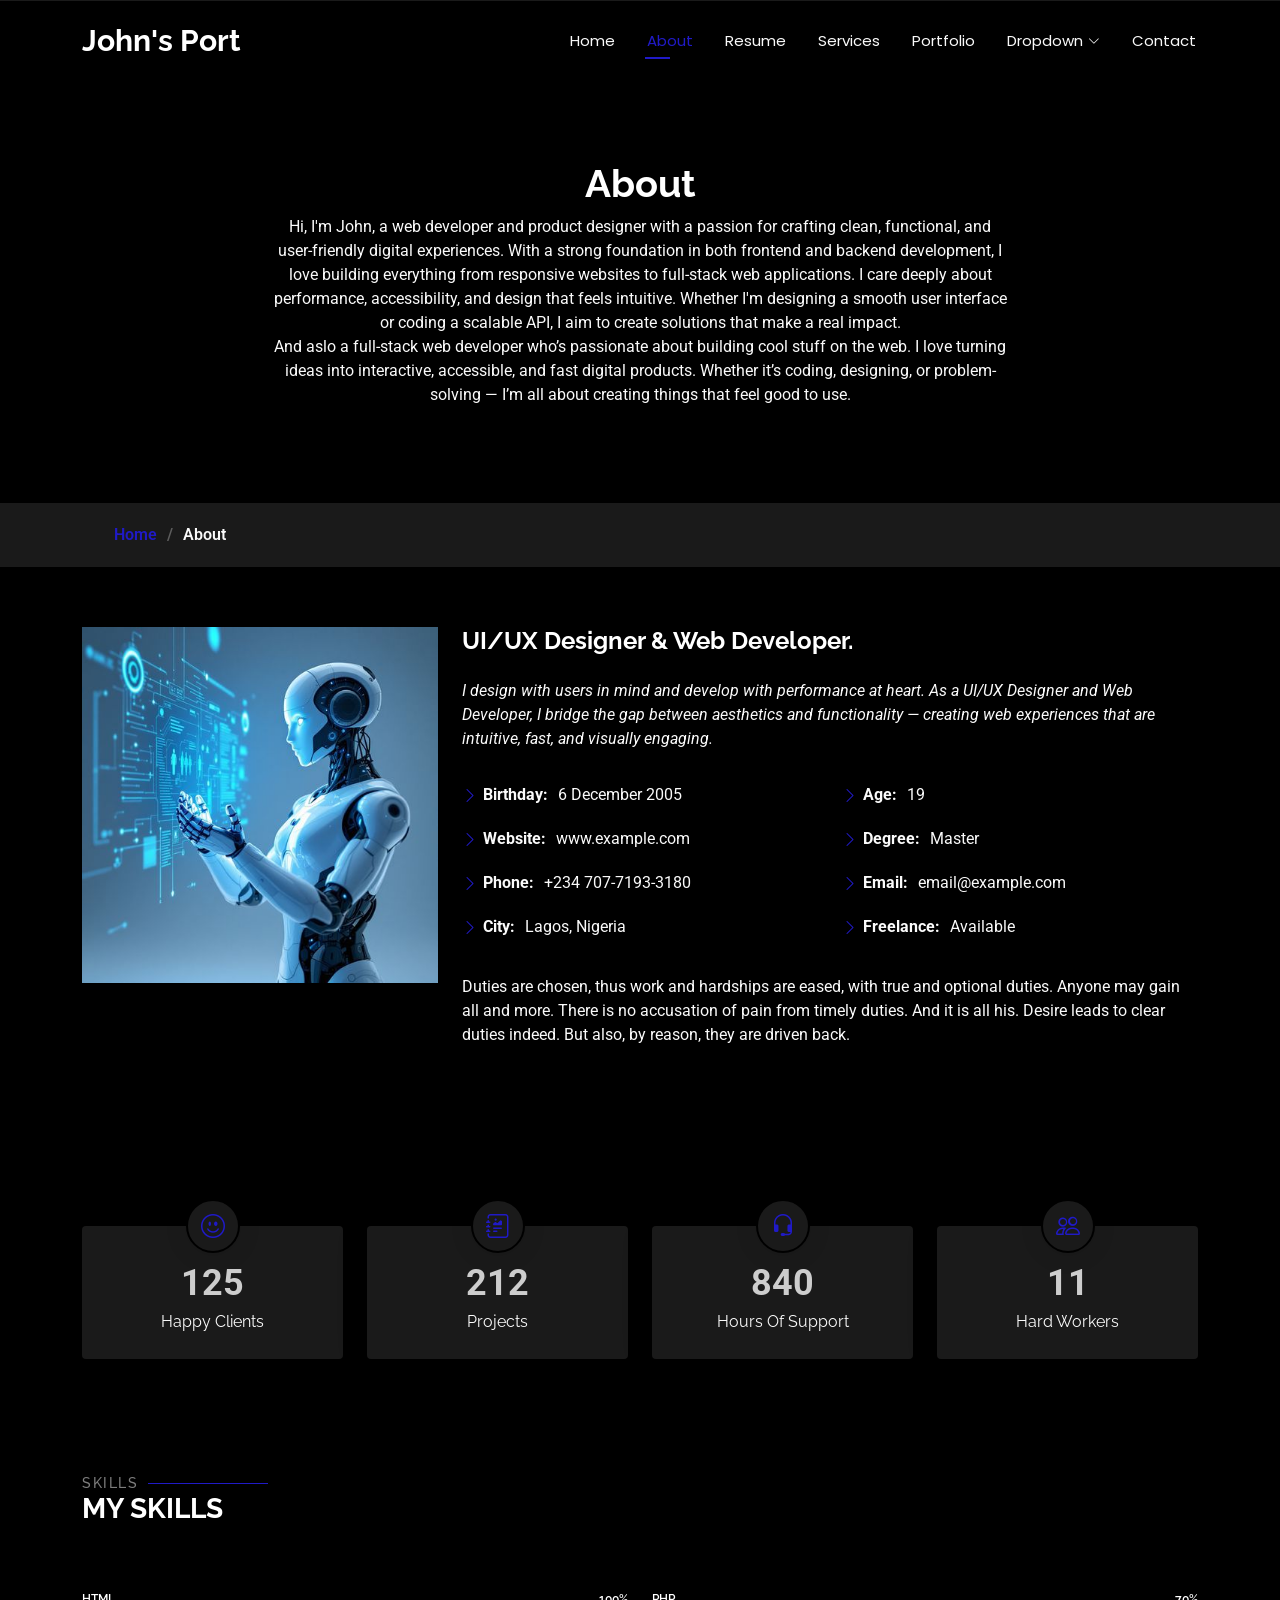
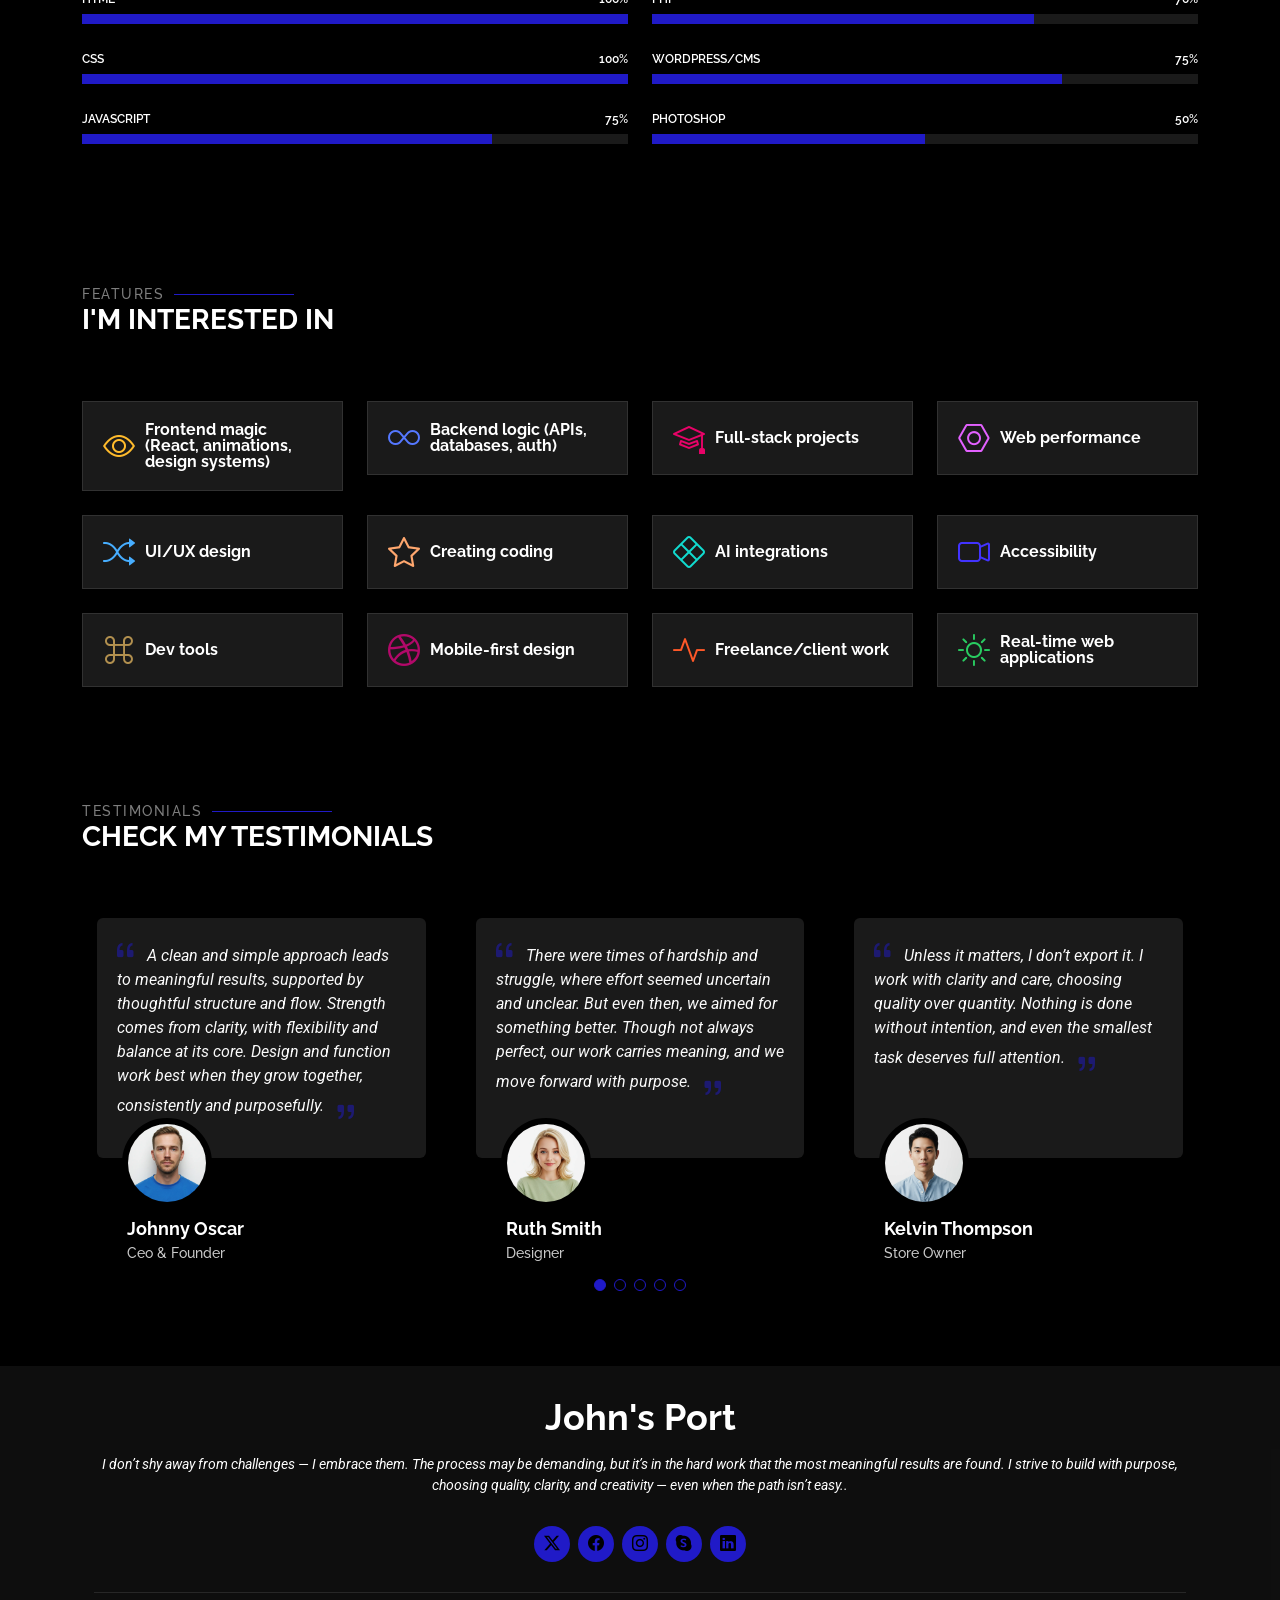
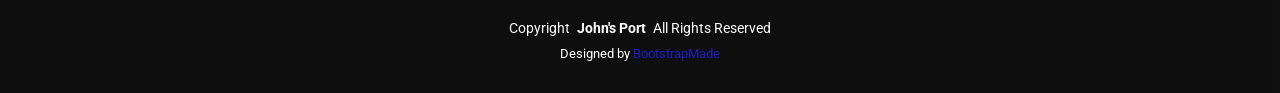
==== commit 8e3695cd: "correction for both about and home" ====
--- a/about.html
+++ b/about.html
@@ -131,7 +131,7 @@
                 <ul>
                   <li><i class="bi bi-chevron-right"></i> <strong>Birthday:</strong> <span>6 December 2005</span></li>
                   <li><i class="bi bi-chevron-right"></i> <strong>Website:</strong> <span>www.example.com</span></li>
-                  <li><i class="bi bi-chevron-right"></i> <strong>Phone:</strong> <span>+234 707 7193 3180</span></li>
+                  <li><i class="bi bi-chevron-right"></i> <strong>Phone:</strong> <span>+234 707-7193-3180</span></li>
                   <li><i class="bi bi-chevron-right"></i> <strong>City:</strong> <span>Lagos, Nigeria</span></li>
                 </ul>
               </div>
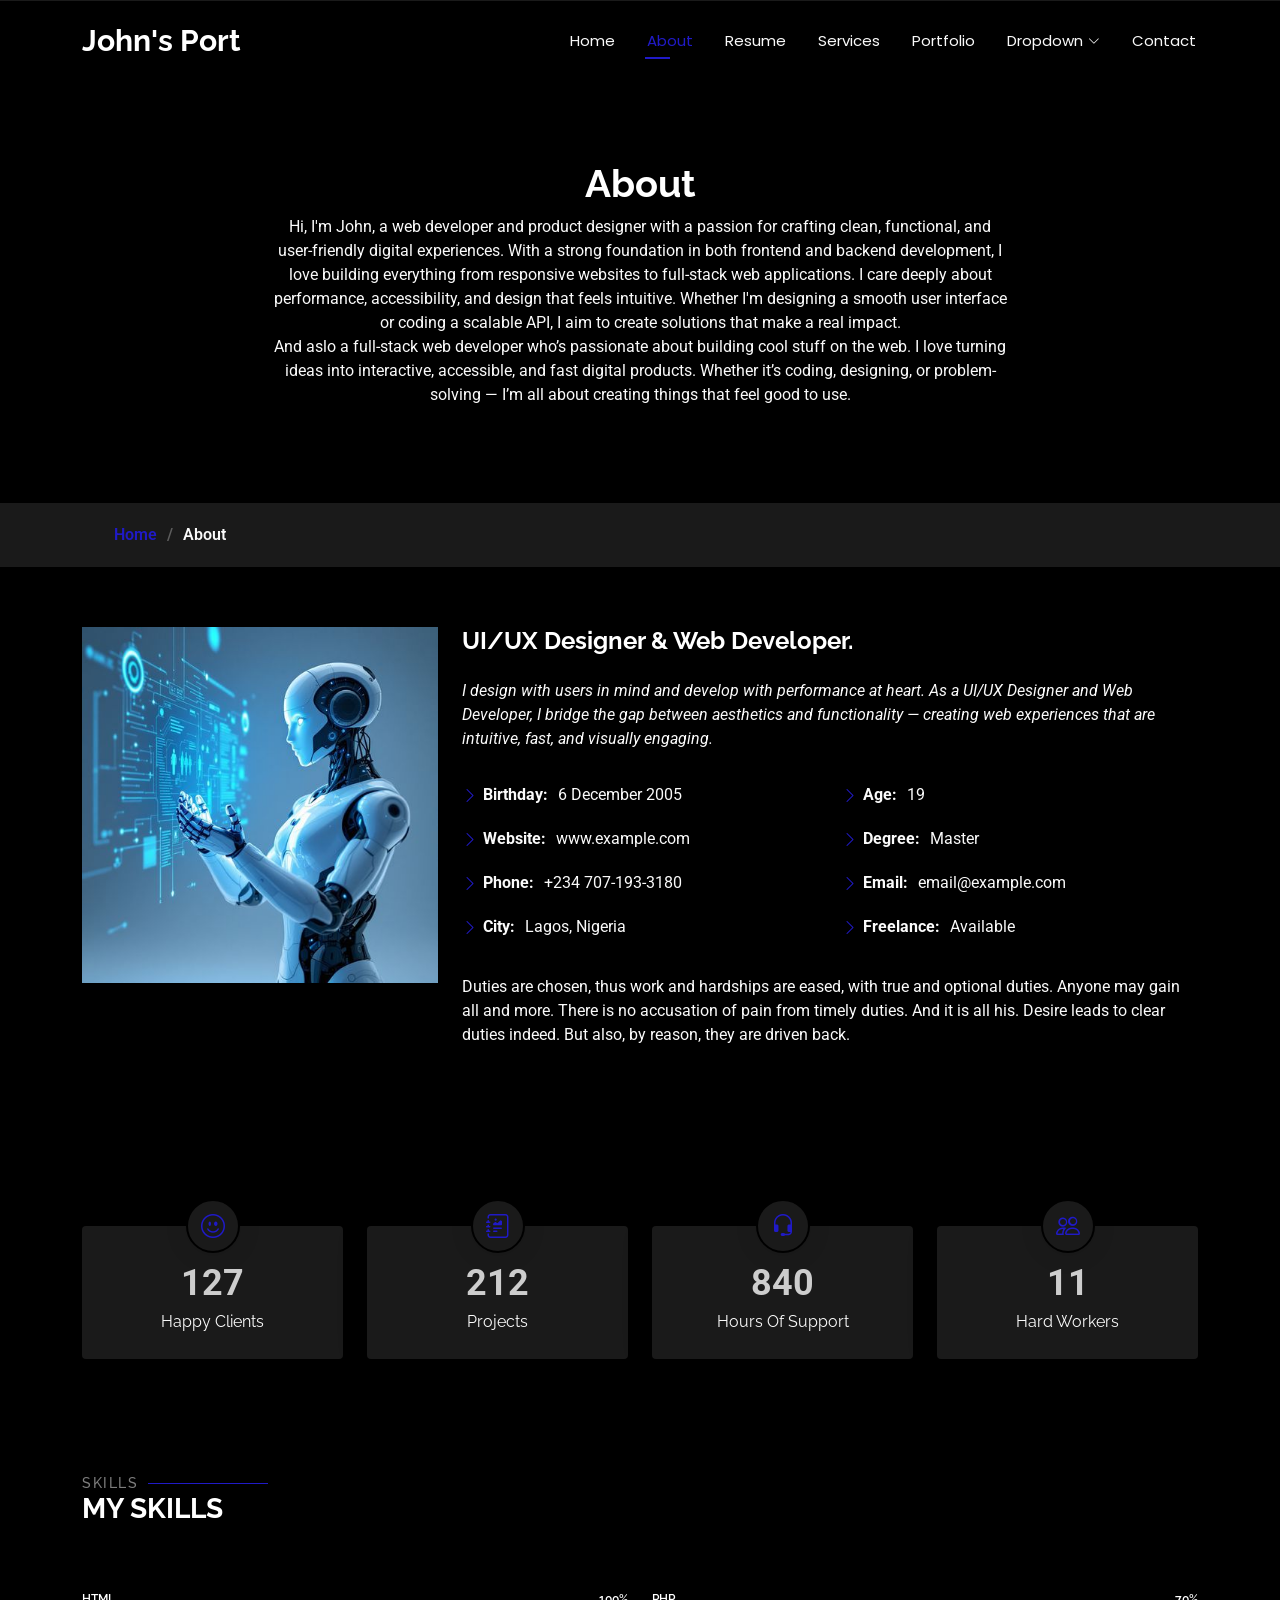
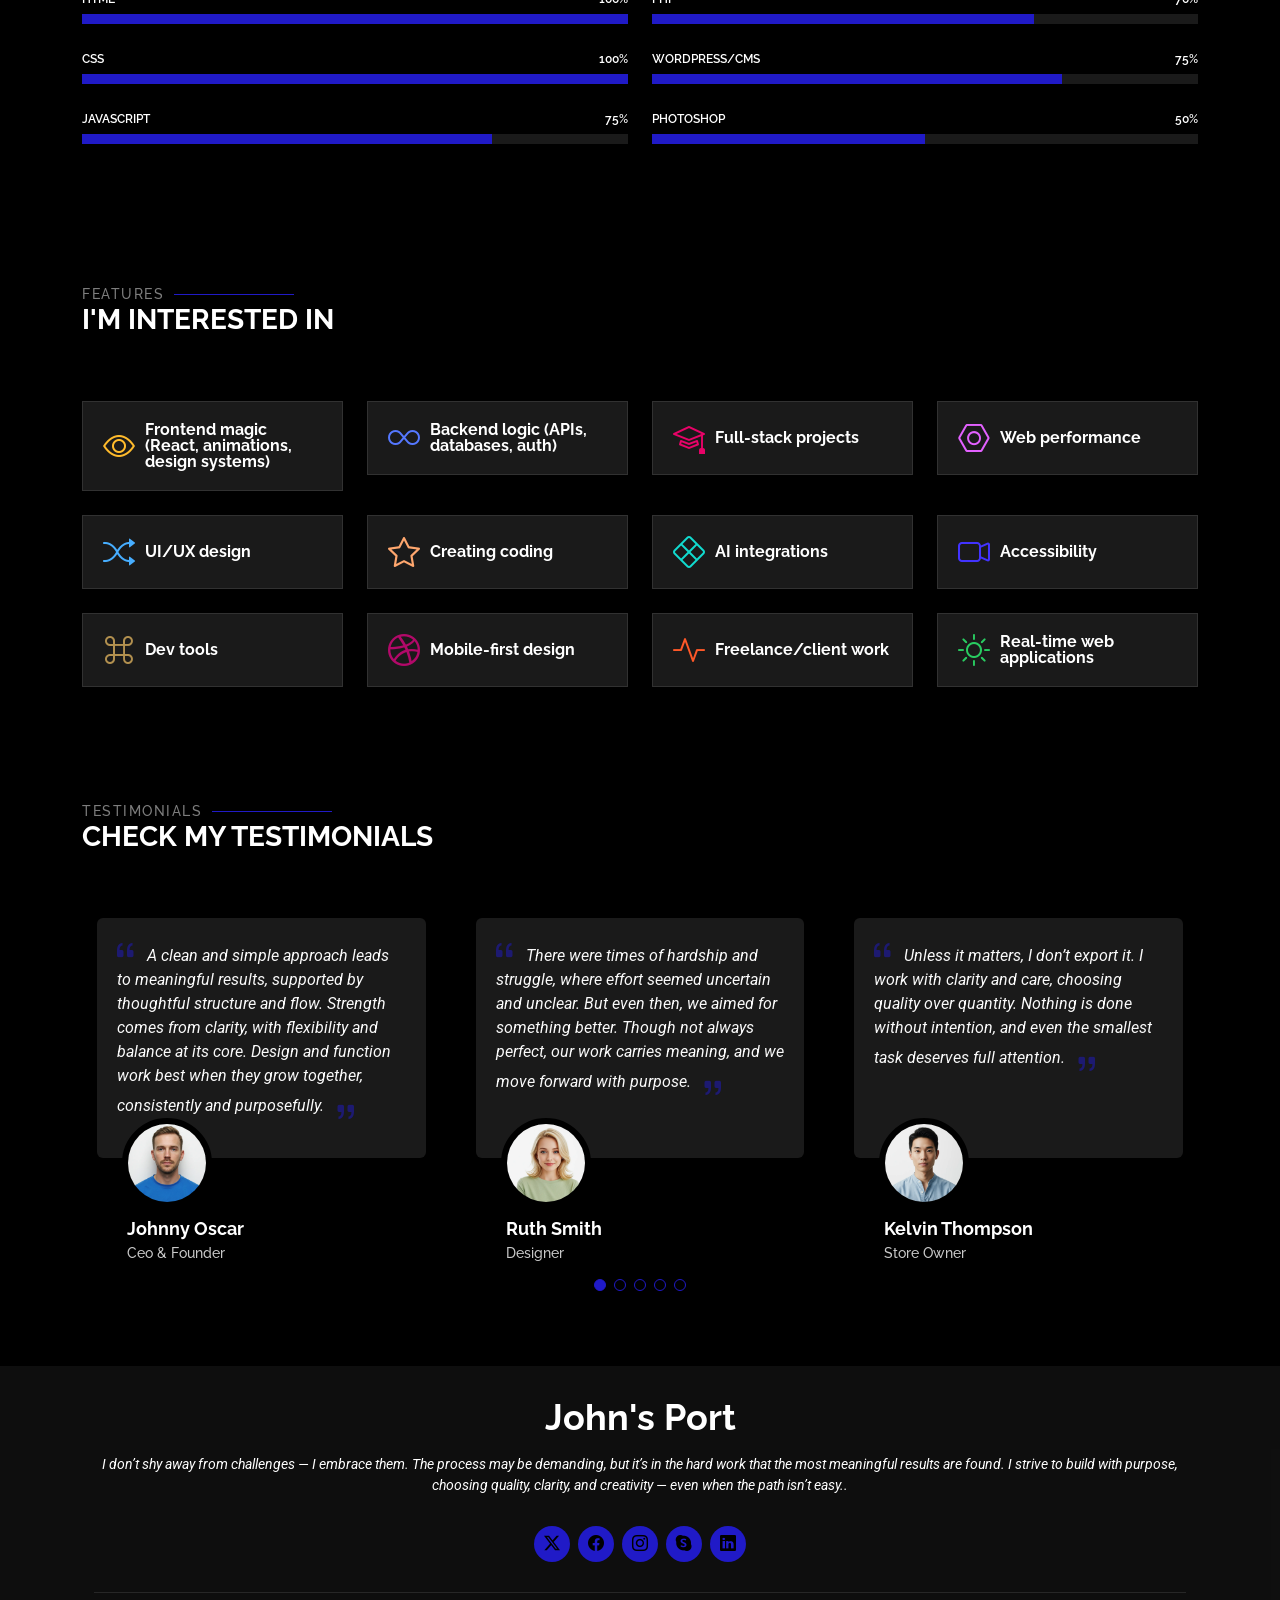
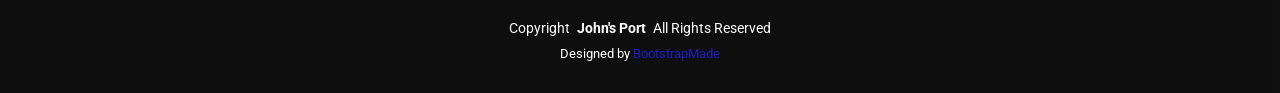
==== commit 87dc5a23: "contact corrected" ====
--- a/about.html
+++ b/about.html
@@ -131,7 +131,7 @@
                 <ul>
                   <li><i class="bi bi-chevron-right"></i> <strong>Birthday:</strong> <span>6 December 2005</span></li>
                   <li><i class="bi bi-chevron-right"></i> <strong>Website:</strong> <span>www.example.com</span></li>
-                  <li><i class="bi bi-chevron-right"></i> <strong>Phone:</strong> <span>+234 707-7193-3180</span></li>
+                  <li><i class="bi bi-chevron-right"></i> <strong>Phone:</strong> <span>+234 707-193-3180</span></li>
                   <li><i class="bi bi-chevron-right"></i> <strong>City:</strong> <span>Lagos, Nigeria</span></li>
                 </ul>
               </div>
